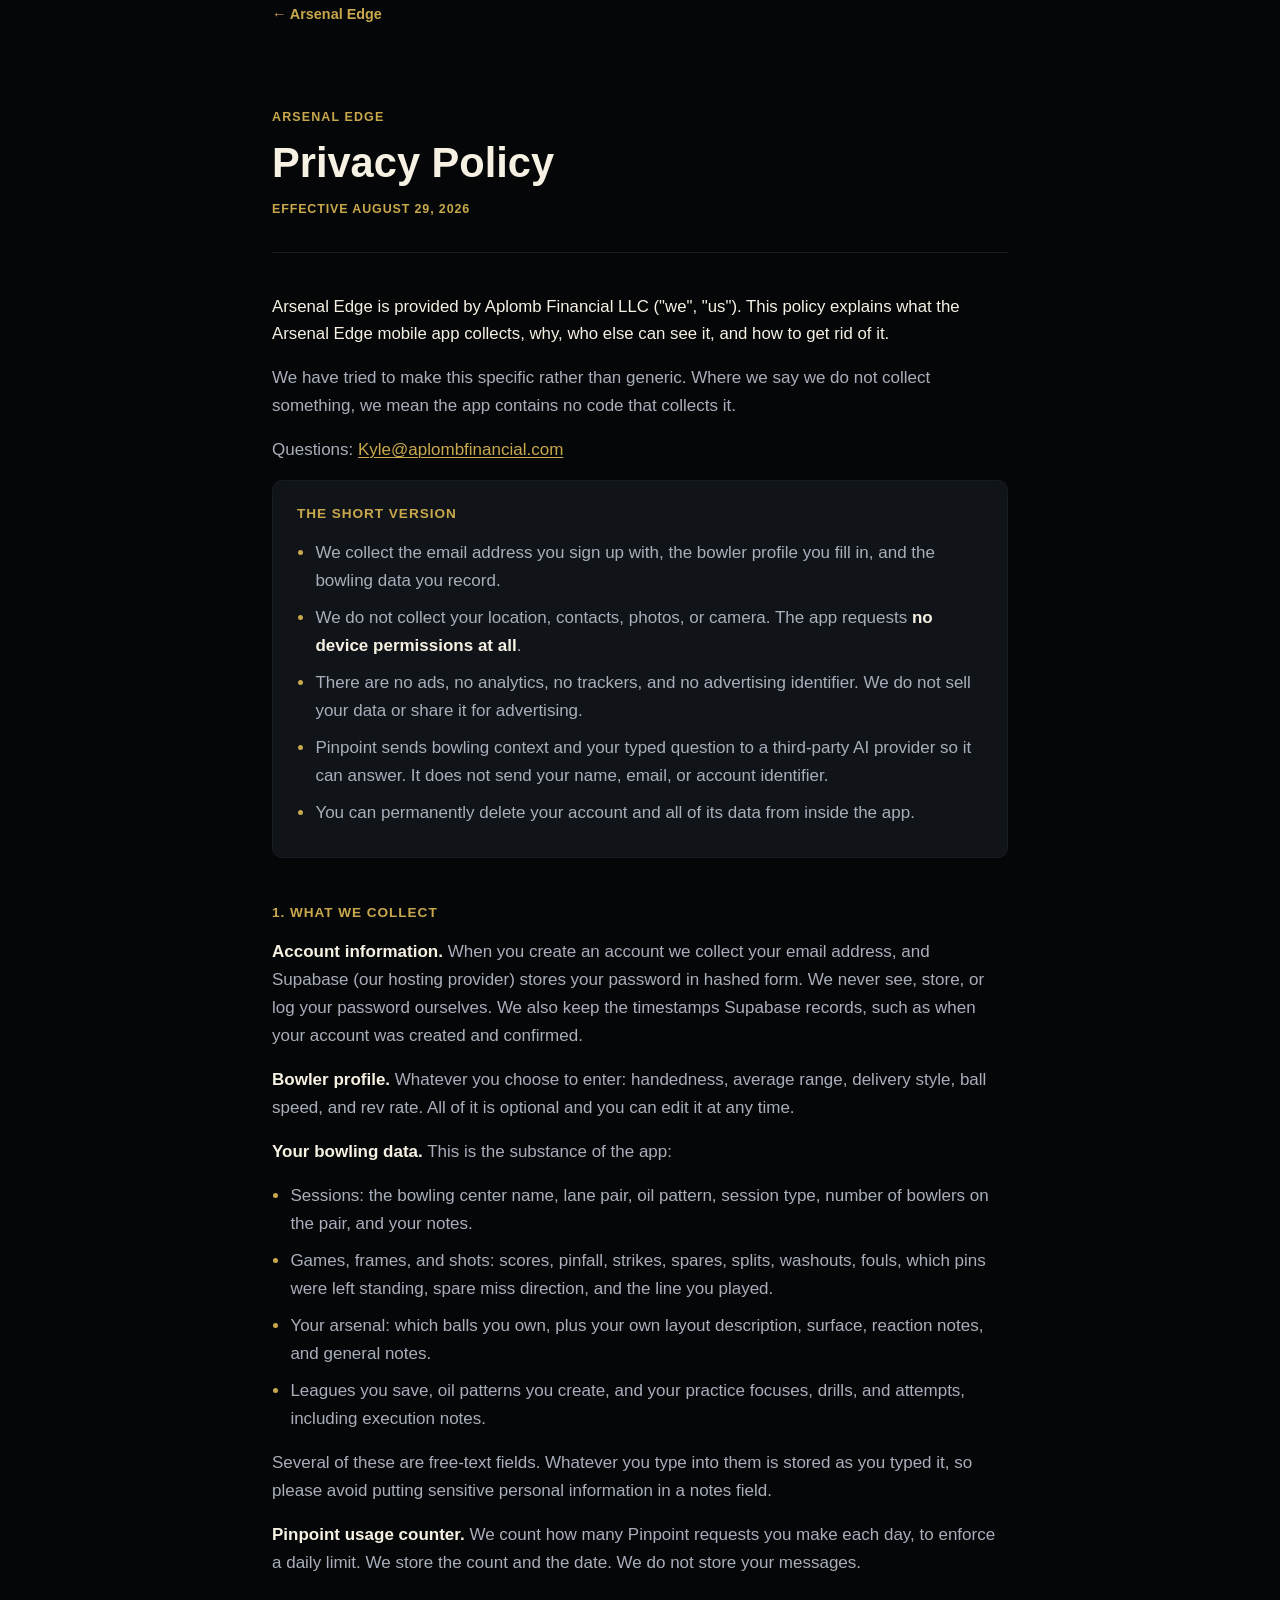
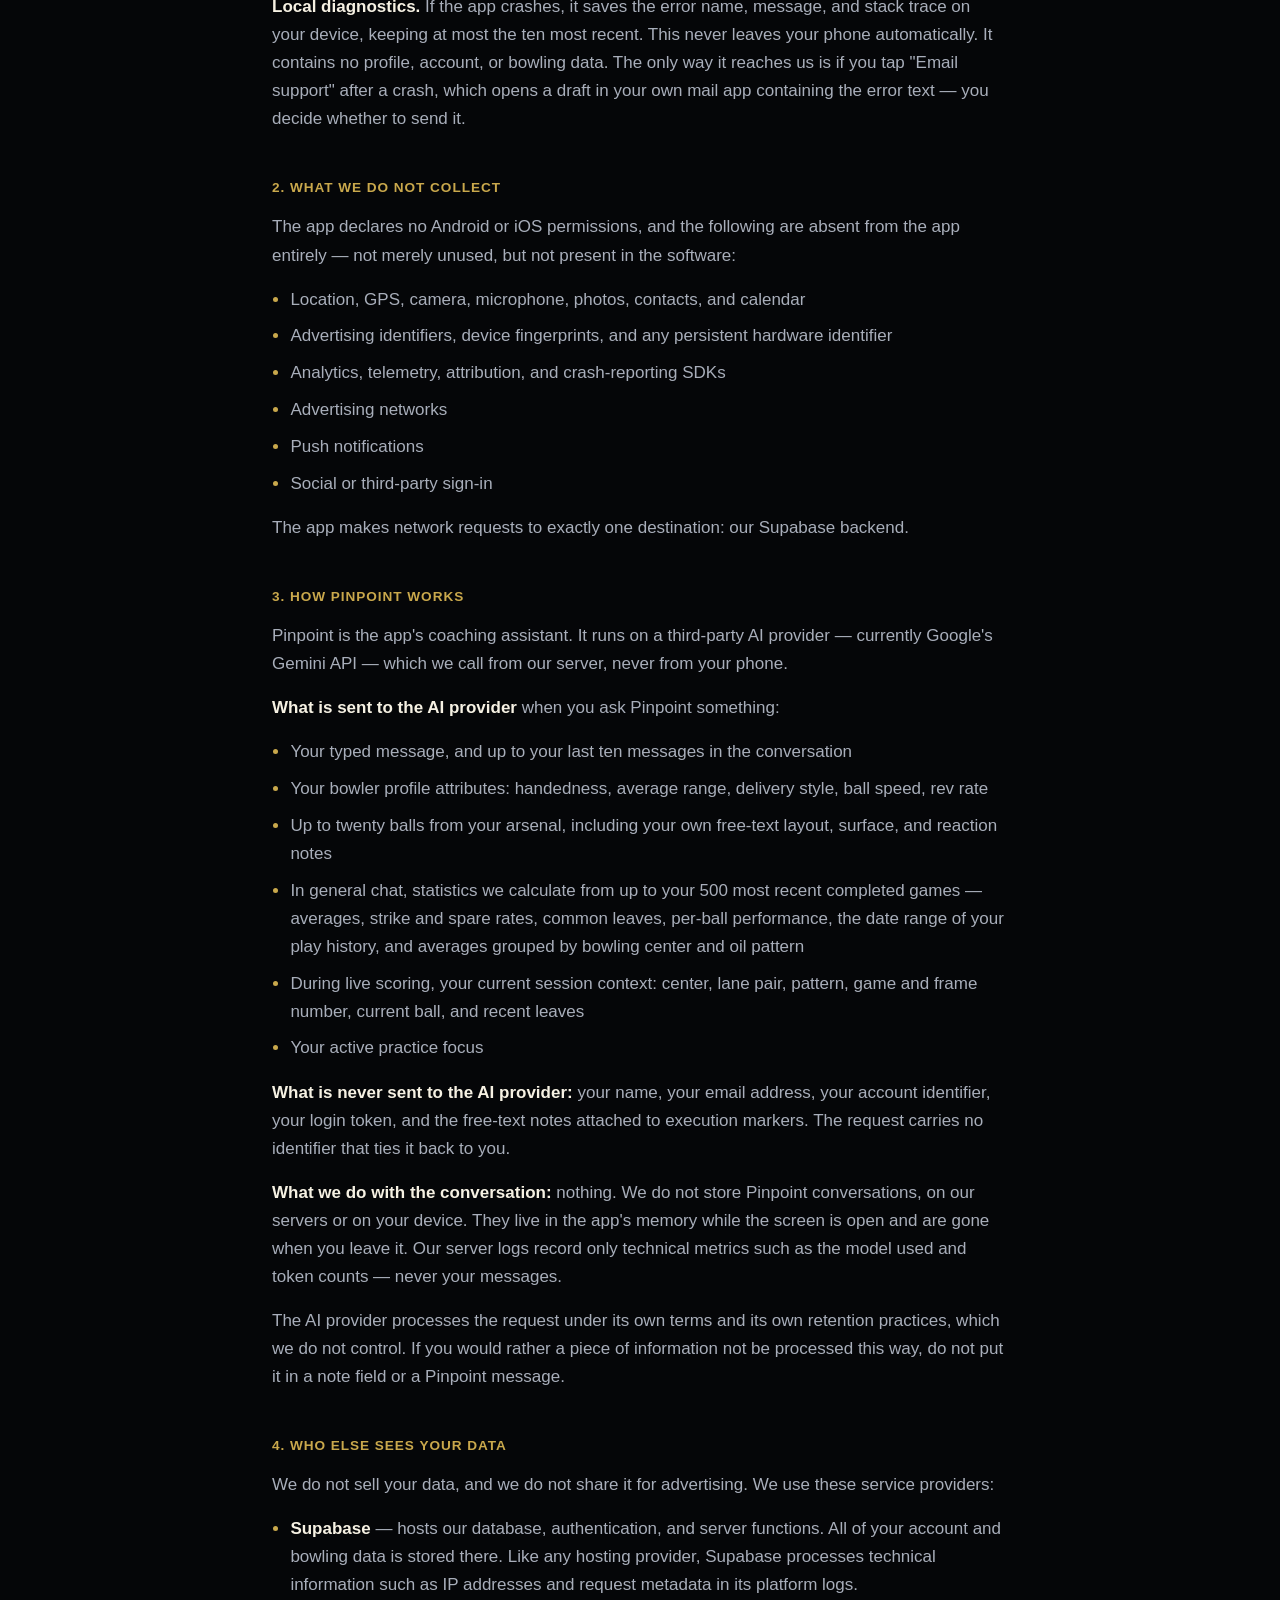
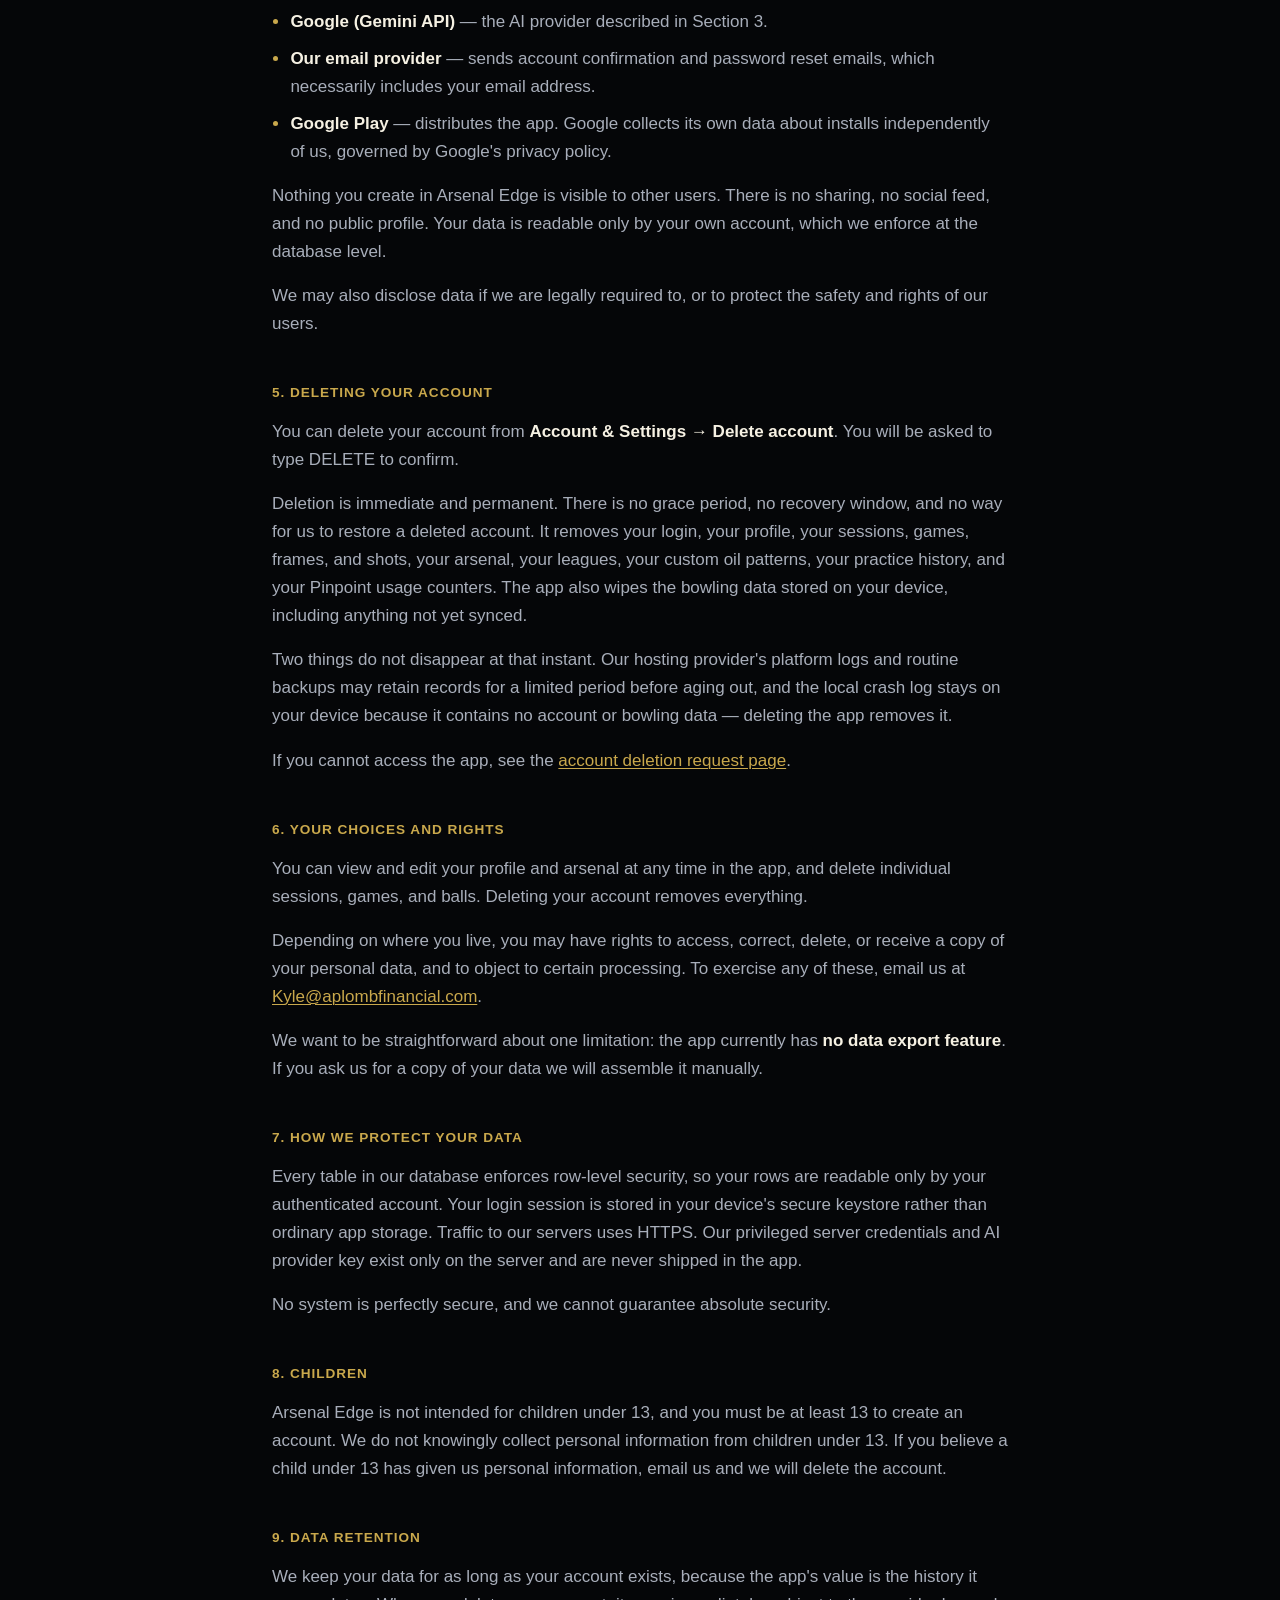
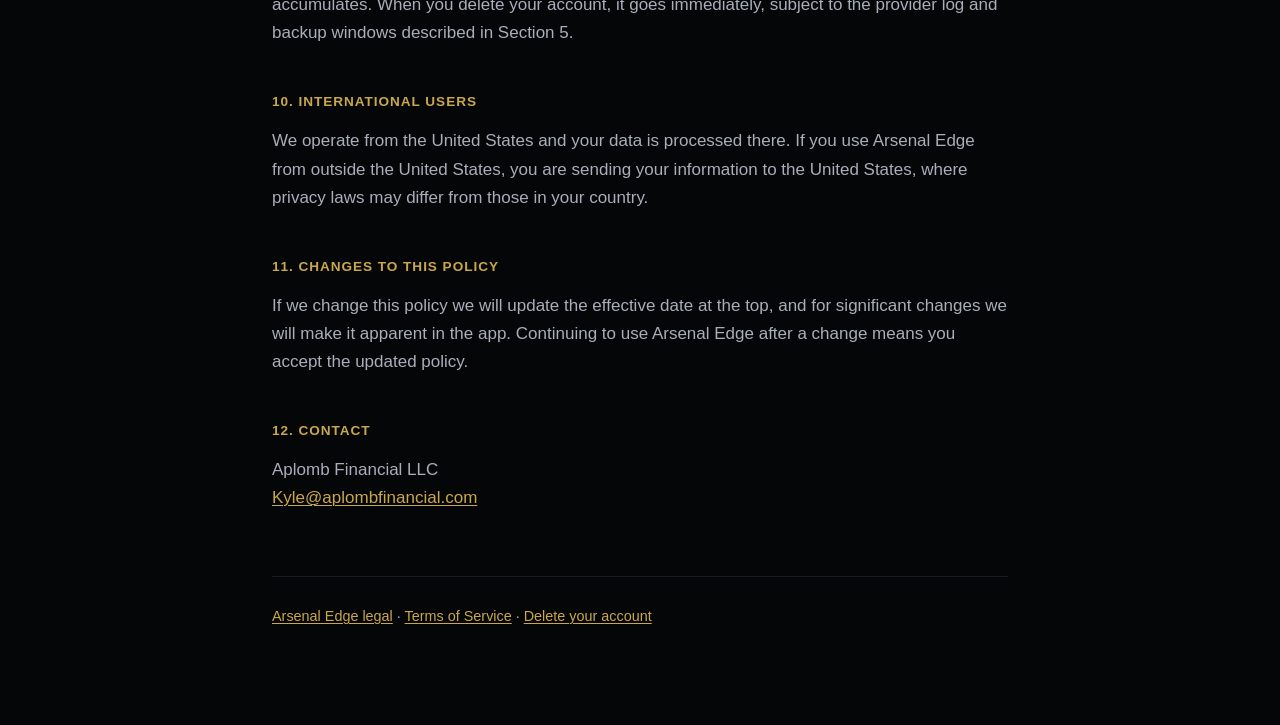
==== privacy.html @ f2286957 "Add Arsenal Edge legal pages Static Privacy Policy, Terms of Service, and account deletion request p" ====
<!doctype html>
<html lang="en">
<head>
<meta charset="utf-8">
<meta name="viewport" content="width=device-width, initial-scale=1">
<title>Privacy Policy — Arsenal Edge</title>
<meta name="description" content="What the Arsenal Edge bowling app collects, who else sees it, and how to delete it.">
<link rel="stylesheet" href="style.css">
</head>
<body>
<div class="wrap">

<a class="back" href="index.html">&larr; Arsenal Edge</a>

<header>
  <p class="brand">Arsenal Edge</p>
  <h1>Privacy Policy</h1>
  <p class="effective">Effective August 29, 2026</p>
</header>

<p class="lede">Arsenal Edge is provided by Aplomb Financial LLC ("we", "us"). This policy
explains what the Arsenal Edge mobile app collects, why, who else can see it, and how to
get rid of it.</p>

<p>We have tried to make this specific rather than generic. Where we say we do not collect
something, we mean the app contains no code that collects it.</p>

<p>Questions: <a href="mailto:Kyle@aplombfinancial.com">Kyle@aplombfinancial.com</a></p>

<div class="card">
  <h2>The short version</h2>
  <ul>
    <li>We collect the email address you sign up with, the bowler profile you fill in, and
      the bowling data you record.</li>
    <li>We do not collect your location, contacts, photos, or camera. The app requests
      <strong>no device permissions at all</strong>.</li>
    <li>There are no ads, no analytics, no trackers, and no advertising identifier. We do
      not sell your data or share it for advertising.</li>
    <li>Pinpoint sends bowling context and your typed question to a third-party AI provider
      so it can answer. It does not send your name, email, or account identifier.</li>
    <li>You can permanently delete your account and all of its data from inside the app.</li>
  </ul>
</div>

<h2>1. What we collect</h2>

<p><strong>Account information.</strong> When you create an account we collect your email
address, and Supabase (our hosting provider) stores your password in hashed form. We never
see, store, or log your password ourselves. We also keep the timestamps Supabase records,
such as when your account was created and confirmed.</p>

<p><strong>Bowler profile.</strong> Whatever you choose to enter: handedness, average
range, delivery style, ball speed, and rev rate. All of it is optional and you can edit it
at any time.</p>

<p><strong>Your bowling data.</strong> This is the substance of the app:</p>
<ul>
  <li>Sessions: the bowling center name, lane pair, oil pattern, session type, number of
    bowlers on the pair, and your notes.</li>
  <li>Games, frames, and shots: scores, pinfall, strikes, spares, splits, washouts, fouls,
    which pins were left standing, spare miss direction, and the line you played.</li>
  <li>Your arsenal: which balls you own, plus your own layout description, surface,
    reaction notes, and general notes.</li>
  <li>Leagues you save, oil patterns you create, and your practice focuses, drills, and
    attempts, including execution notes.</li>
</ul>

<p>Several of these are free-text fields. Whatever you type into them is stored as you
typed it, so please avoid putting sensitive personal information in a notes field.</p>

<p><strong>Pinpoint usage counter.</strong> We count how many Pinpoint requests you make
each day, to enforce a daily limit. We store the count and the date. We do not store your
messages.</p>

<p><strong>Local diagnostics.</strong> If the app crashes, it saves the error name,
message, and stack trace on your device, keeping at most the ten most recent. This never
leaves your phone automatically. It contains no profile, account, or bowling data. The
only way it reaches us is if you tap "Email support" after a crash, which opens a draft in
your own mail app containing the error text &mdash; you decide whether to send it.</p>

<h2>2. What we do not collect</h2>

<p>The app declares no Android or iOS permissions, and the following are absent from the
app entirely &mdash; not merely unused, but not present in the software:</p>
<ul>
  <li>Location, GPS, camera, microphone, photos, contacts, and calendar</li>
  <li>Advertising identifiers, device fingerprints, and any persistent hardware identifier</li>
  <li>Analytics, telemetry, attribution, and crash-reporting SDKs</li>
  <li>Advertising networks</li>
  <li>Push notifications</li>
  <li>Social or third-party sign-in</li>
</ul>
<p>The app makes network requests to exactly one destination: our Supabase backend.</p>

<h2>3. How Pinpoint works</h2>

<p>Pinpoint is the app's coaching assistant. It runs on a third-party AI provider &mdash;
currently Google's Gemini API &mdash; which we call from our server, never from your
phone.</p>

<p><strong>What is sent to the AI provider</strong> when you ask Pinpoint something:</p>
<ul>
  <li>Your typed message, and up to your last ten messages in the conversation</li>
  <li>Your bowler profile attributes: handedness, average range, delivery style, ball
    speed, rev rate</li>
  <li>Up to twenty balls from your arsenal, including your own free-text layout, surface,
    and reaction notes</li>
  <li>In general chat, statistics we calculate from up to your 500 most recent completed
    games &mdash; averages, strike and spare rates, common leaves, per-ball performance,
    the date range of your play history, and averages grouped by bowling center and oil
    pattern</li>
  <li>During live scoring, your current session context: center, lane pair, pattern, game
    and frame number, current ball, and recent leaves</li>
  <li>Your active practice focus</li>
</ul>

<p><strong>What is never sent to the AI provider:</strong> your name, your email address,
your account identifier, your login token, and the free-text notes attached to execution
markers. The request carries no identifier that ties it back to you.</p>

<p><strong>What we do with the conversation:</strong> nothing. We do not store Pinpoint
conversations, on our servers or on your device. They live in the app's memory while the
screen is open and are gone when you leave it. Our server logs record only technical
metrics such as the model used and token counts &mdash; never your messages.</p>

<p>The AI provider processes the request under its own terms and its own retention
practices, which we do not control. If you would rather a piece of information not be
processed this way, do not put it in a note field or a Pinpoint message.</p>

<h2>4. Who else sees your data</h2>

<p>We do not sell your data, and we do not share it for advertising. We use these service
providers:</p>
<ul>
  <li><strong>Supabase</strong> &mdash; hosts our database, authentication, and server
    functions. All of your account and bowling data is stored there. Like any hosting
    provider, Supabase processes technical information such as IP addresses and request
    metadata in its platform logs.</li>
  <li><strong>Google (Gemini API)</strong> &mdash; the AI provider described in Section 3.</li>
  <li><strong>Our email provider</strong> &mdash; sends account confirmation and password
    reset emails, which necessarily includes your email address.</li>
  <li><strong>Google Play</strong> &mdash; distributes the app. Google collects its own
    data about installs independently of us, governed by Google's privacy policy.</li>
</ul>

<p>Nothing you create in Arsenal Edge is visible to other users. There is no sharing, no
social feed, and no public profile. Your data is readable only by your own account, which
we enforce at the database level.</p>

<p>We may also disclose data if we are legally required to, or to protect the safety and
rights of our users.</p>

<h2>5. Deleting your account</h2>

<p>You can delete your account from <strong>Account &amp; Settings &rarr; Delete
account</strong>. You will be asked to type DELETE to confirm.</p>

<p>Deletion is immediate and permanent. There is no grace period, no recovery window, and
no way for us to restore a deleted account. It removes your login, your profile, your
sessions, games, frames, and shots, your arsenal, your leagues, your custom oil patterns,
your practice history, and your Pinpoint usage counters. The app also wipes the bowling
data stored on your device, including anything not yet synced.</p>

<p>Two things do not disappear at that instant. Our hosting provider's platform logs and
routine backups may retain records for a limited period before aging out, and the local
crash log stays on your device because it contains no account or bowling data &mdash;
deleting the app removes it.</p>

<p>If you cannot access the app, see the
<a href="delete-account.html">account deletion request page</a>.</p>

<h2>6. Your choices and rights</h2>

<p>You can view and edit your profile and arsenal at any time in the app, and delete
individual sessions, games, and balls. Deleting your account removes everything.</p>

<p>Depending on where you live, you may have rights to access, correct, delete, or receive
a copy of your personal data, and to object to certain processing. To exercise any of
these, email us at <a href="mailto:Kyle@aplombfinancial.com">Kyle@aplombfinancial.com</a>.</p>

<p>We want to be straightforward about one limitation: the app currently has <strong>no
data export feature</strong>. If you ask us for a copy of your data we will assemble it
manually.</p>

<h2>7. How we protect your data</h2>

<p>Every table in our database enforces row-level security, so your rows are readable only
by your authenticated account. Your login session is stored in your device's secure
keystore rather than ordinary app storage. Traffic to our servers uses HTTPS. Our
privileged server credentials and AI provider key exist only on the server and are never
shipped in the app.</p>

<p>No system is perfectly secure, and we cannot guarantee absolute security.</p>

<h2>8. Children</h2>

<p>Arsenal Edge is not intended for children under 13, and you must be at least 13 to
create an account. We do not knowingly collect personal information from children under
13. If you believe a child under 13 has given us personal information, email us and we
will delete the account.</p>

<h2>9. Data retention</h2>

<p>We keep your data for as long as your account exists, because the app's value is the
history it accumulates. When you delete your account, it goes immediately, subject to the
provider log and backup windows described in Section 5.</p>

<h2>10. International users</h2>

<p>We operate from the United States and your data is processed there. If you use Arsenal
Edge from outside the United States, you are sending your information to the United
States, where privacy laws may differ from those in your country.</p>

<h2>11. Changes to this policy</h2>

<p>If we change this policy we will update the effective date at the top, and for
significant changes we will make it apparent in the app. Continuing to use Arsenal Edge
after a change means you accept the updated policy.</p>

<h2>12. Contact</h2>

<p>Aplomb Financial LLC<br>
<a href="mailto:Kyle@aplombfinancial.com">Kyle@aplombfinancial.com</a></p>

<footer>
  <p><a href="index.html">Arsenal Edge legal</a> &middot;
     <a href="terms.html">Terms of Service</a> &middot;
     <a href="delete-account.html">Delete your account</a></p>
</footer>

</div>
</body>
</html>
---- style.css ----
/* Arsenal Edge legal pages — dark/metallic-gold system, matching the app. */

:root {
  --bg-deep: #050608;
  --surface: #101318;
  --surface-elevated: #171b22;
  --gold: #c9a84c;
  --text-primary: #f6f1e3;
  --text-secondary: #a8aeba;
  --danger: #ef4444;
}

* {
  box-sizing: border-box;
}

body {
  margin: 0;
  padding: 0 1.25rem 5rem;
  background: var(--bg-deep);
  color: var(--text-secondary);
  font-family: -apple-system, BlinkMacSystemFont, "Segoe UI", Roboto, Helvetica, Arial, sans-serif;
  font-size: 17px;
  line-height: 1.65;
  -webkit-text-size-adjust: 100%;
}

.wrap {
  max-width: 46rem;
  margin: 0 auto;
}

header {
  padding: 3rem 0 2rem;
  border-bottom: 1px solid var(--surface-elevated);
  margin-bottom: 2.5rem;
}

.brand {
  color: var(--gold);
  font-size: 0.78rem;
  font-weight: 800;
  letter-spacing: 0.09em;
  text-transform: uppercase;
  margin: 0 0 0.75rem;
}

h1 {
  color: var(--text-primary);
  font-size: clamp(1.9rem, 5vw, 2.6rem);
  font-weight: 800;
  line-height: 1.15;
  margin: 0 0 0.75rem;
}

.effective {
  color: var(--gold);
  font-size: 0.78rem;
  font-weight: 800;
  letter-spacing: 0.07em;
  text-transform: uppercase;
  margin: 0;
}

h2 {
  color: var(--gold);
  font-size: 0.85rem;
  font-weight: 800;
  letter-spacing: 0.07em;
  text-transform: uppercase;
  margin: 2.75rem 0 0.85rem;
}

p {
  margin: 0 0 1rem;
}

.lede {
  color: var(--text-primary);
  font-size: 1.05rem;
}

strong {
  color: var(--text-primary);
  font-weight: 700;
}

ul {
  margin: 0 0 1rem;
  padding-left: 1.15rem;
}

li {
  margin-bottom: 0.55rem;
}

li::marker {
  color: var(--gold);
}

a {
  color: var(--gold);
  text-decoration-thickness: 1px;
  text-underline-offset: 2px;
}

a:hover {
  color: var(--text-primary);
}

.card {
  background: var(--surface);
  border: 1px solid var(--surface-elevated);
  border-radius: 10px;
  padding: 1.35rem 1.5rem;
  margin: 0 0 1.25rem;
}

.card h2 {
  margin-top: 0;
}

.card p:last-child,
.card ul:last-child {
  margin-bottom: 0;
}

.warn {
  border-color: rgba(239, 68, 68, 0.45);
}

.warn h2 {
  color: var(--danger);
}

.nav {
  display: flex;
  flex-wrap: wrap;
  gap: 0.75rem;
  margin-top: 1.75rem;
}

.nav a {
  display: inline-block;
  padding: 0.7rem 1.15rem;
  border: 1px solid var(--surface-elevated);
  border-radius: 8px;
  background: var(--surface);
  color: var(--text-primary);
  font-weight: 700;
  font-size: 0.95rem;
  text-decoration: none;
}

.nav a:hover {
  border-color: var(--gold);
  color: var(--gold);
}

footer {
  margin-top: 4rem;
  padding-top: 1.75rem;
  border-top: 1px solid var(--surface-elevated);
  font-size: 0.9rem;
}

.back {
  display: inline-block;
  margin-bottom: 2rem;
  font-weight: 700;
  font-size: 0.9rem;
  text-decoration: none;
}
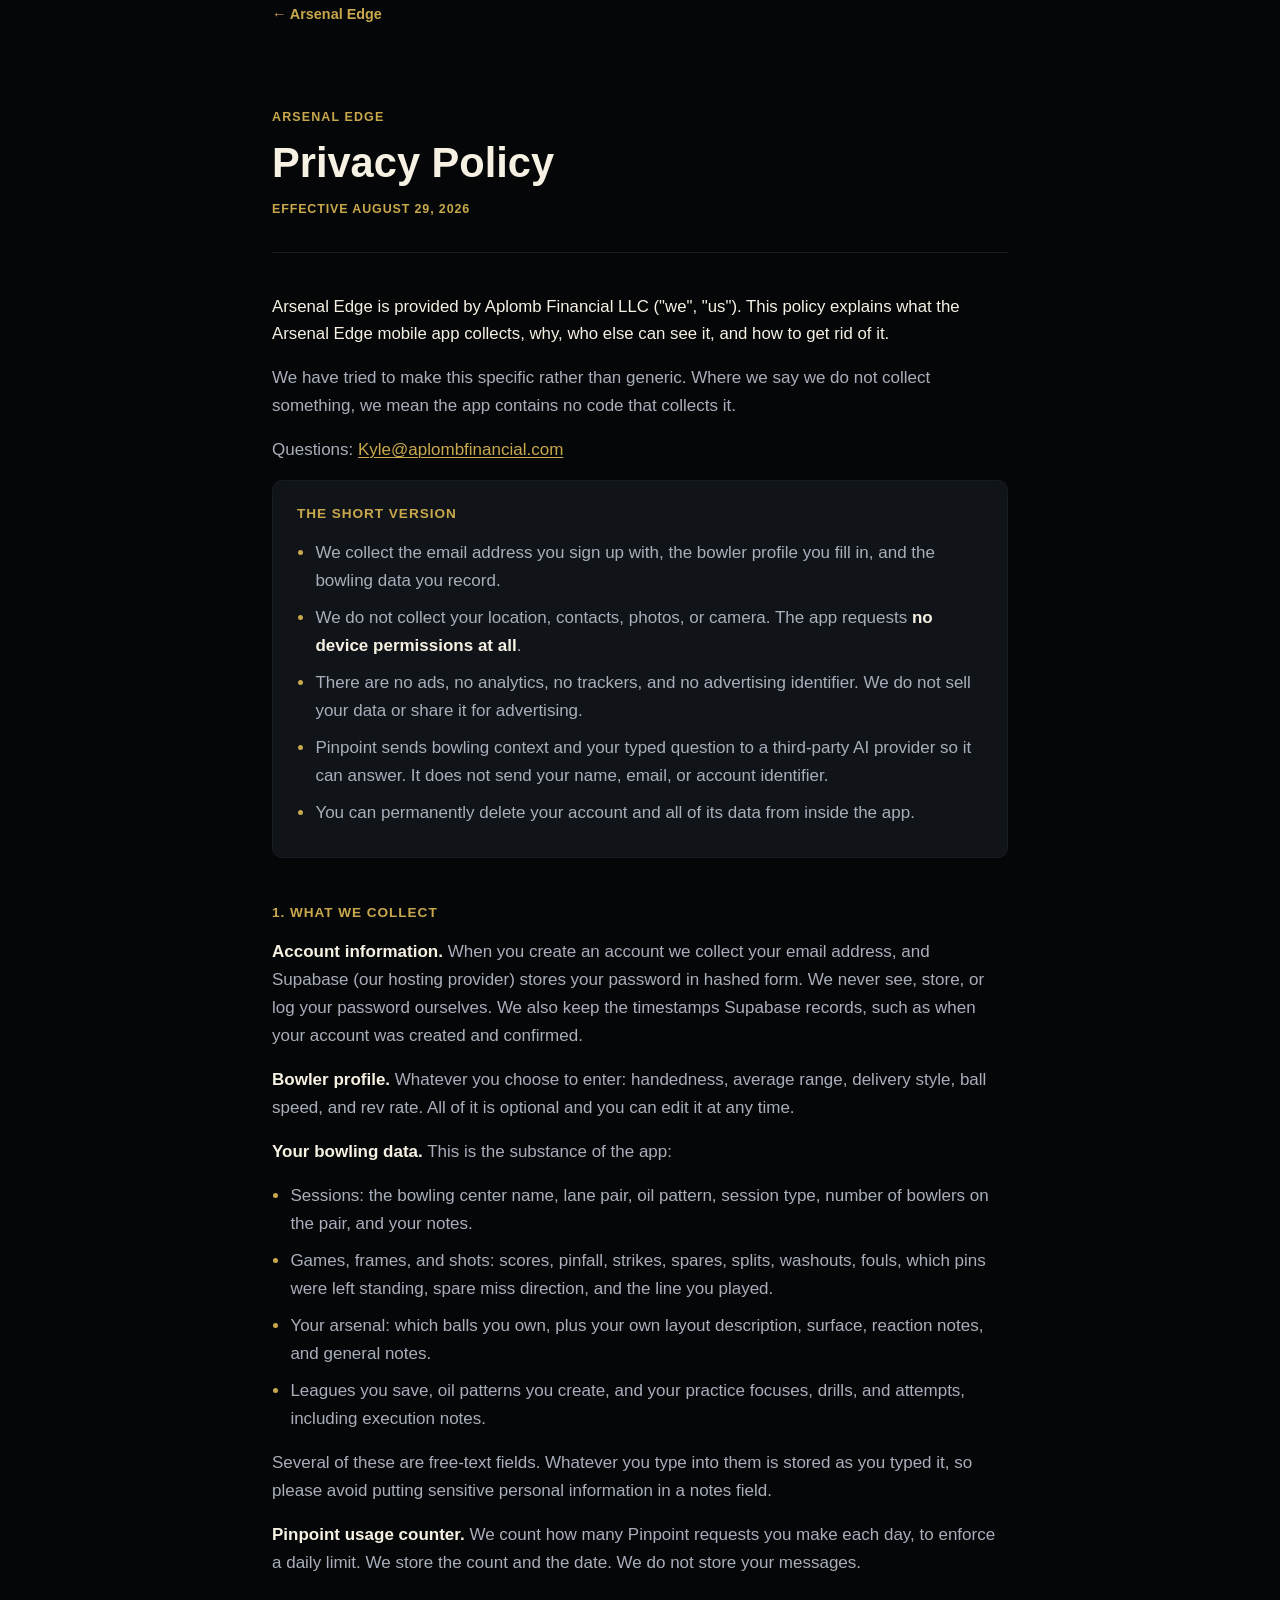
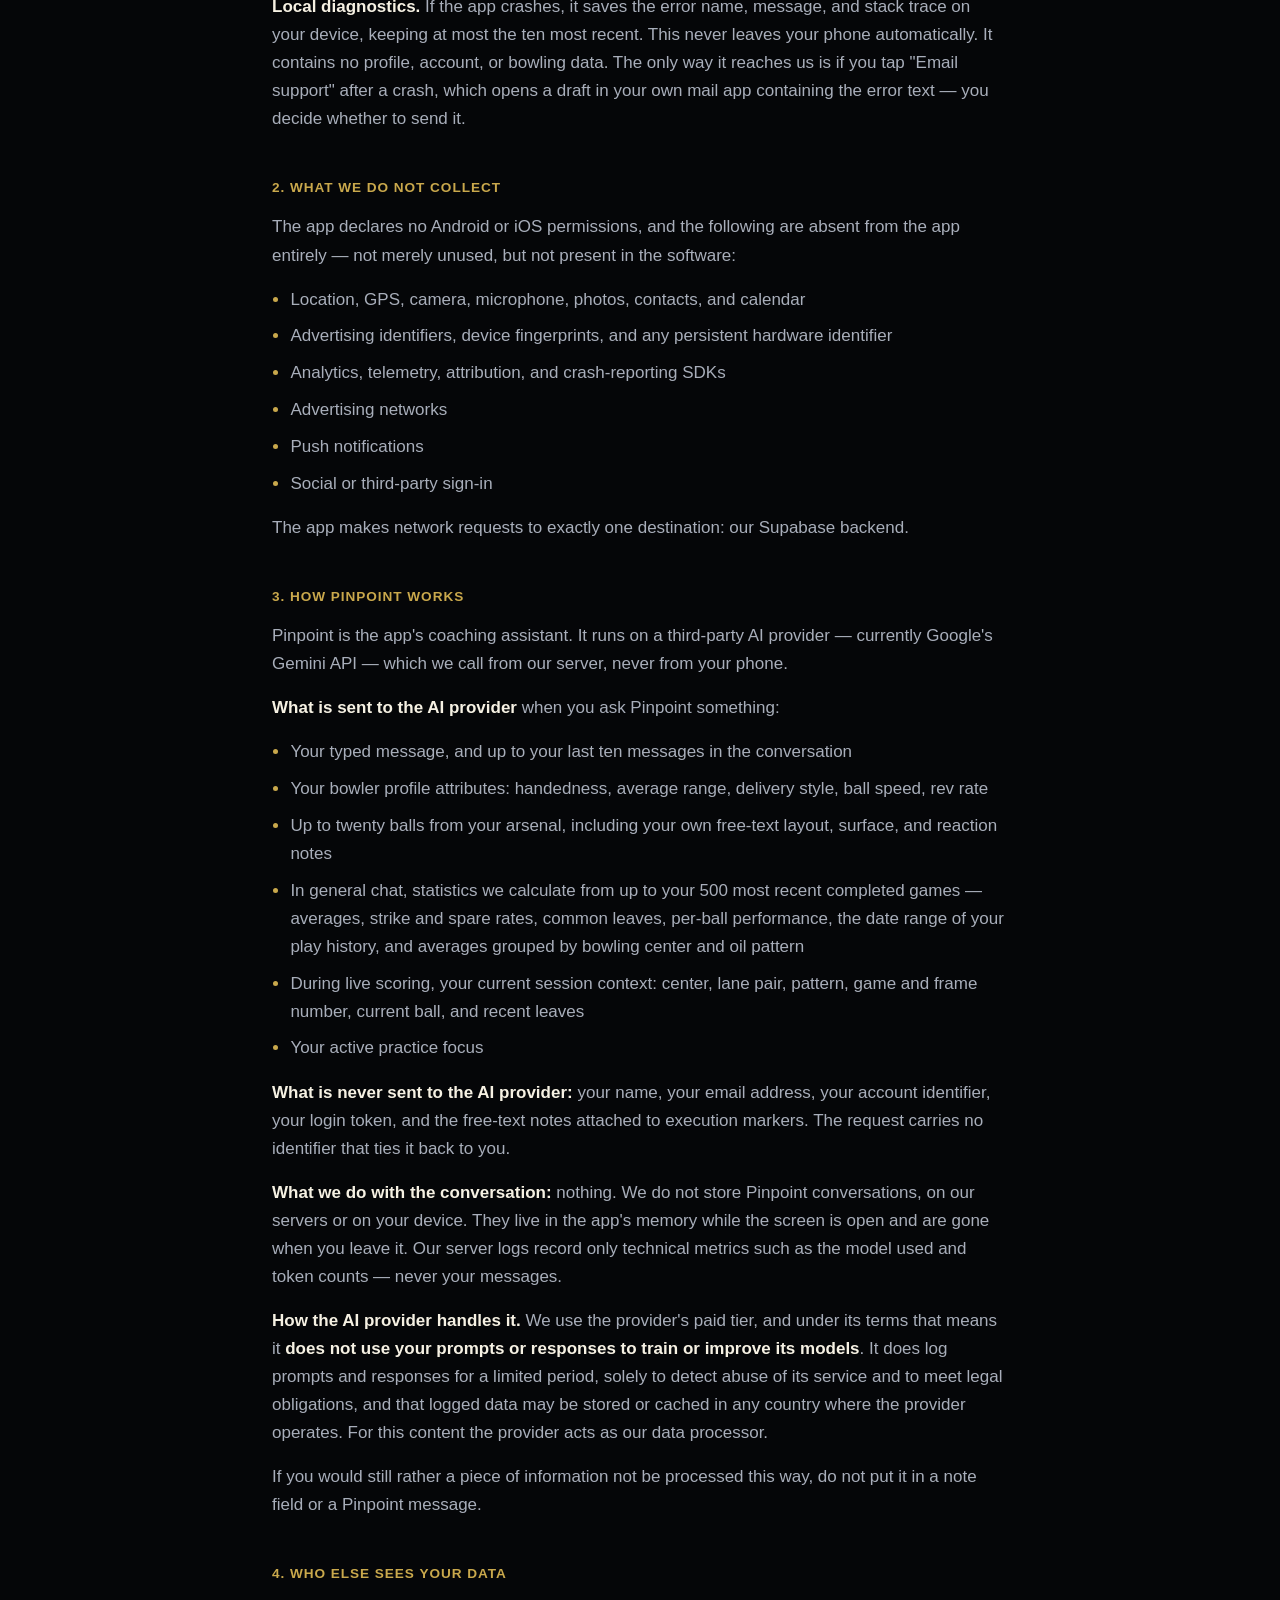
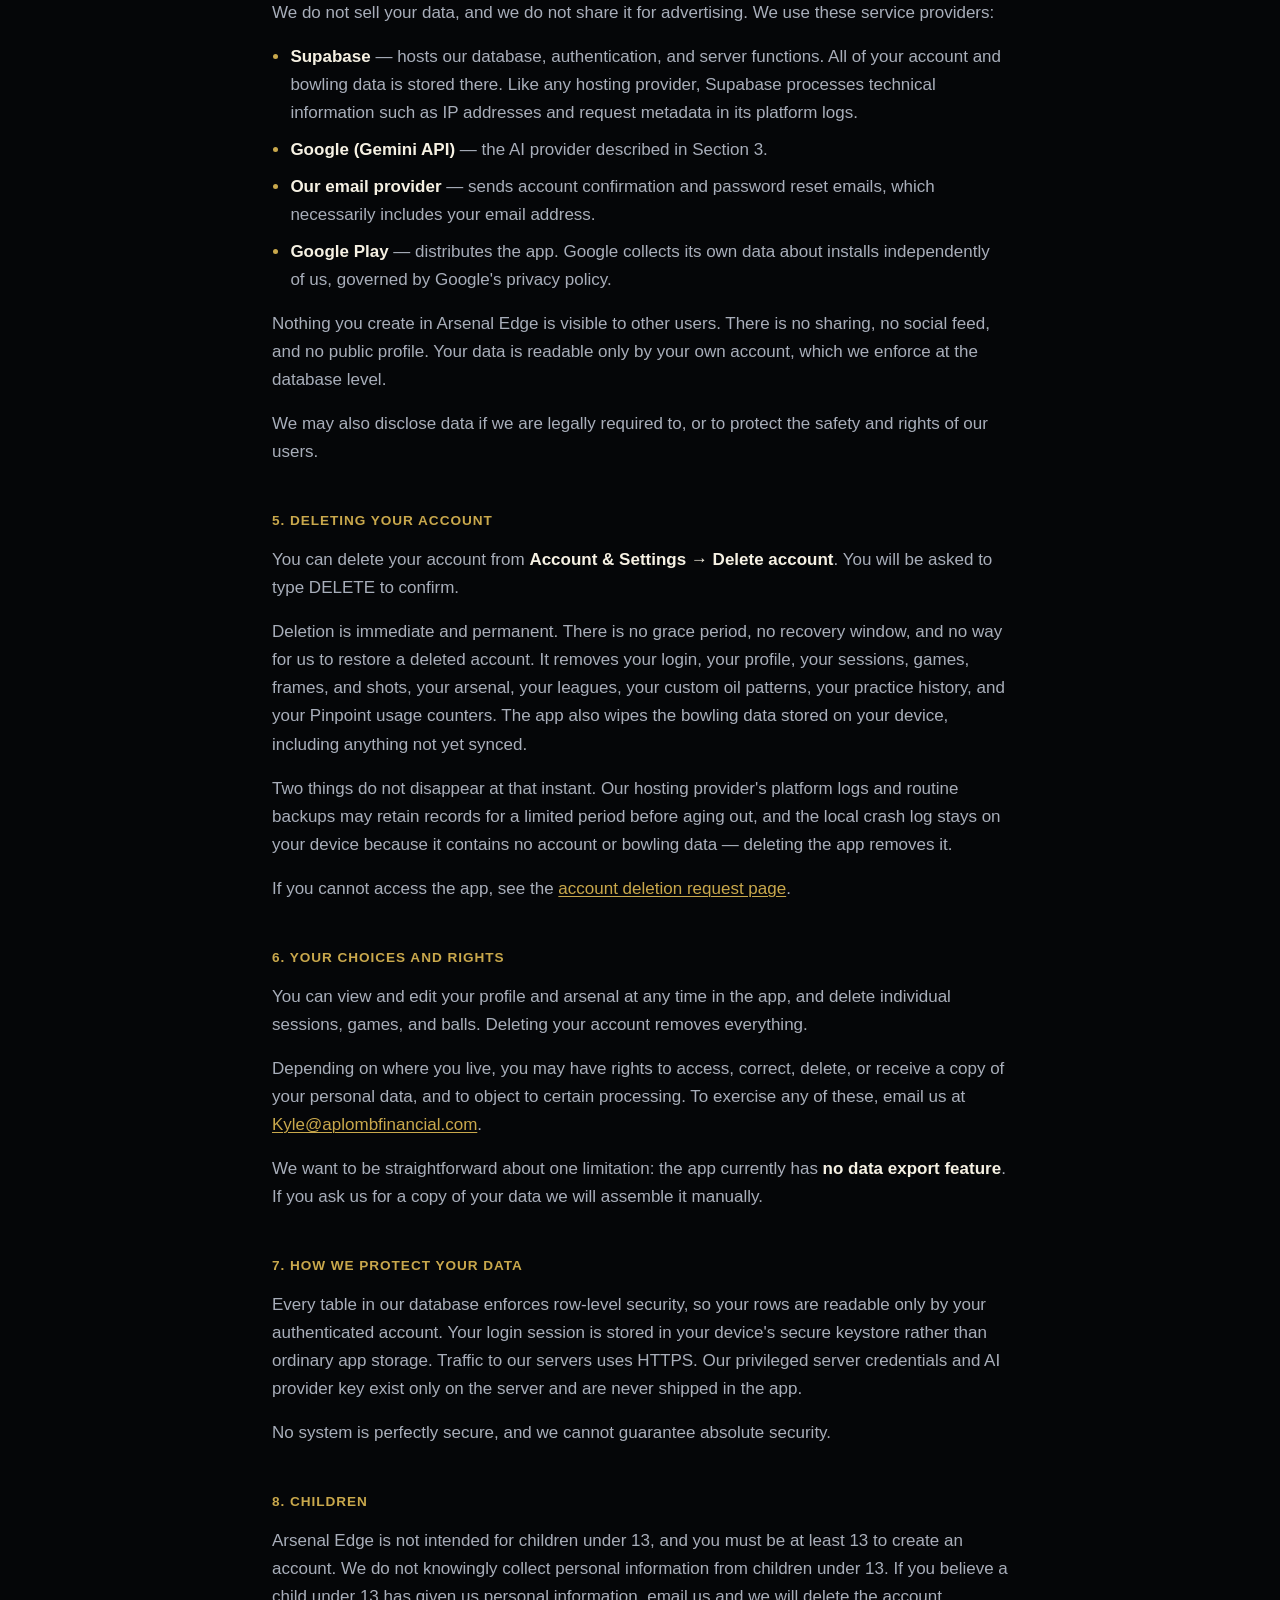
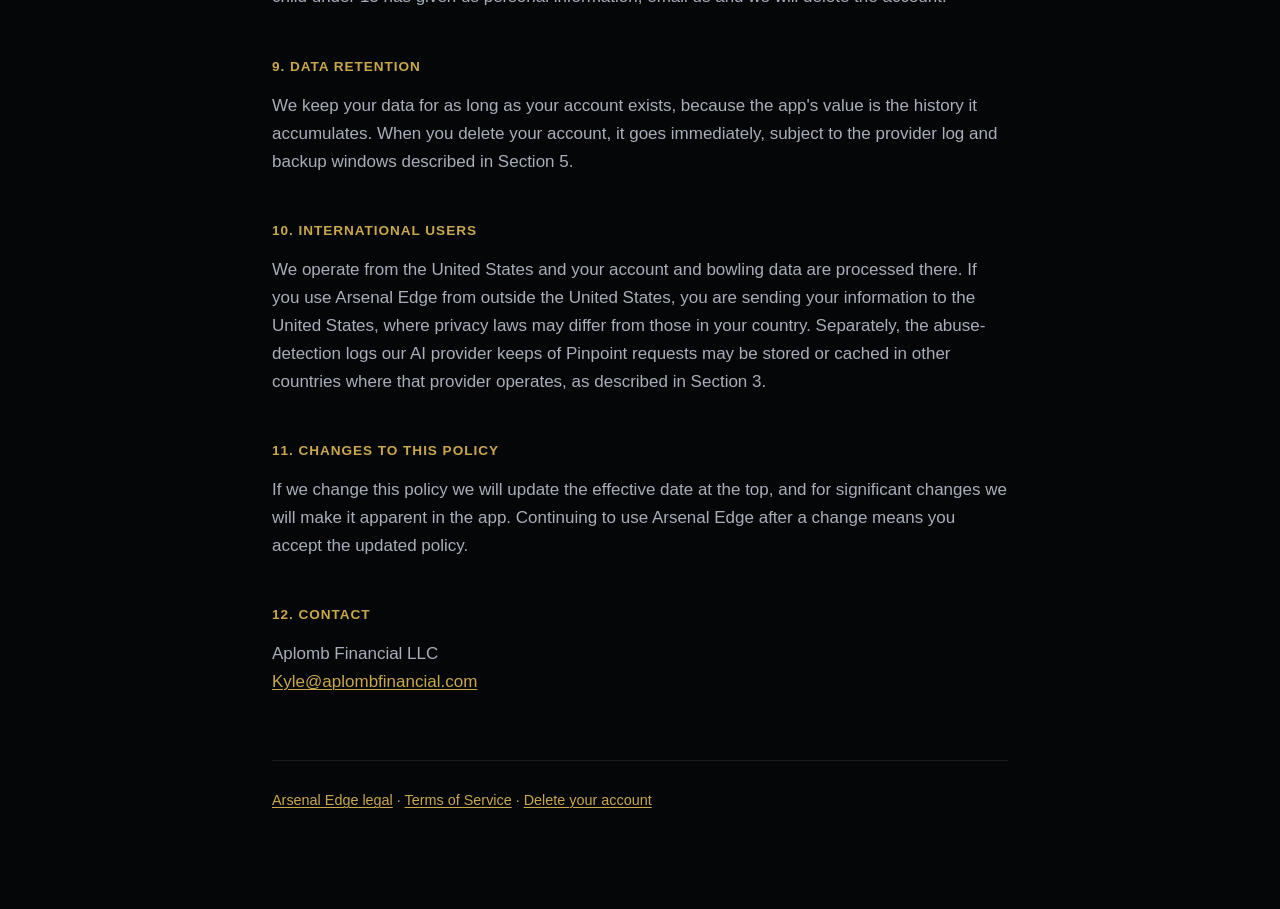
==== commit 8dddee91: "Update AI provider disclosure for confirmed paid tier The Gemini API keys run on Tier 1 Prepay again" ====
--- a/privacy.html
+++ b/privacy.html
@@ -123,9 +123,15 @@
 screen is open and are gone when you leave it. Our server logs record only technical
 metrics such as the model used and token counts &mdash; never your messages.</p>
 
-<p>The AI provider processes the request under its own terms and its own retention
-practices, which we do not control. If you would rather a piece of information not be
-processed this way, do not put it in a note field or a Pinpoint message.</p>
+<p><strong>How the AI provider handles it.</strong> We use the provider's paid tier, and
+under its terms that means it <strong>does not use your prompts or responses to train or
+improve its models</strong>. It does log prompts and responses for a limited period, solely
+to detect abuse of its service and to meet legal obligations, and that logged data may be
+stored or cached in any country where the provider operates. For this content the provider
+acts as our data processor.</p>
+
+<p>If you would still rather a piece of information not be processed this way, do not put
+it in a note field or a Pinpoint message.</p>
 
 <h2>4. Who else sees your data</h2>
 
@@ -207,9 +213,11 @@
 
 <h2>10. International users</h2>
 
-<p>We operate from the United States and your data is processed there. If you use Arsenal
-Edge from outside the United States, you are sending your information to the United
-States, where privacy laws may differ from those in your country.</p>
+<p>We operate from the United States and your account and bowling data are processed there.
+If you use Arsenal Edge from outside the United States, you are sending your information to
+the United States, where privacy laws may differ from those in your country. Separately,
+the abuse-detection logs our AI provider keeps of Pinpoint requests may be stored or cached
+in other countries where that provider operates, as described in Section 3.</p>
 
 <h2>11. Changes to this policy</h2>
 
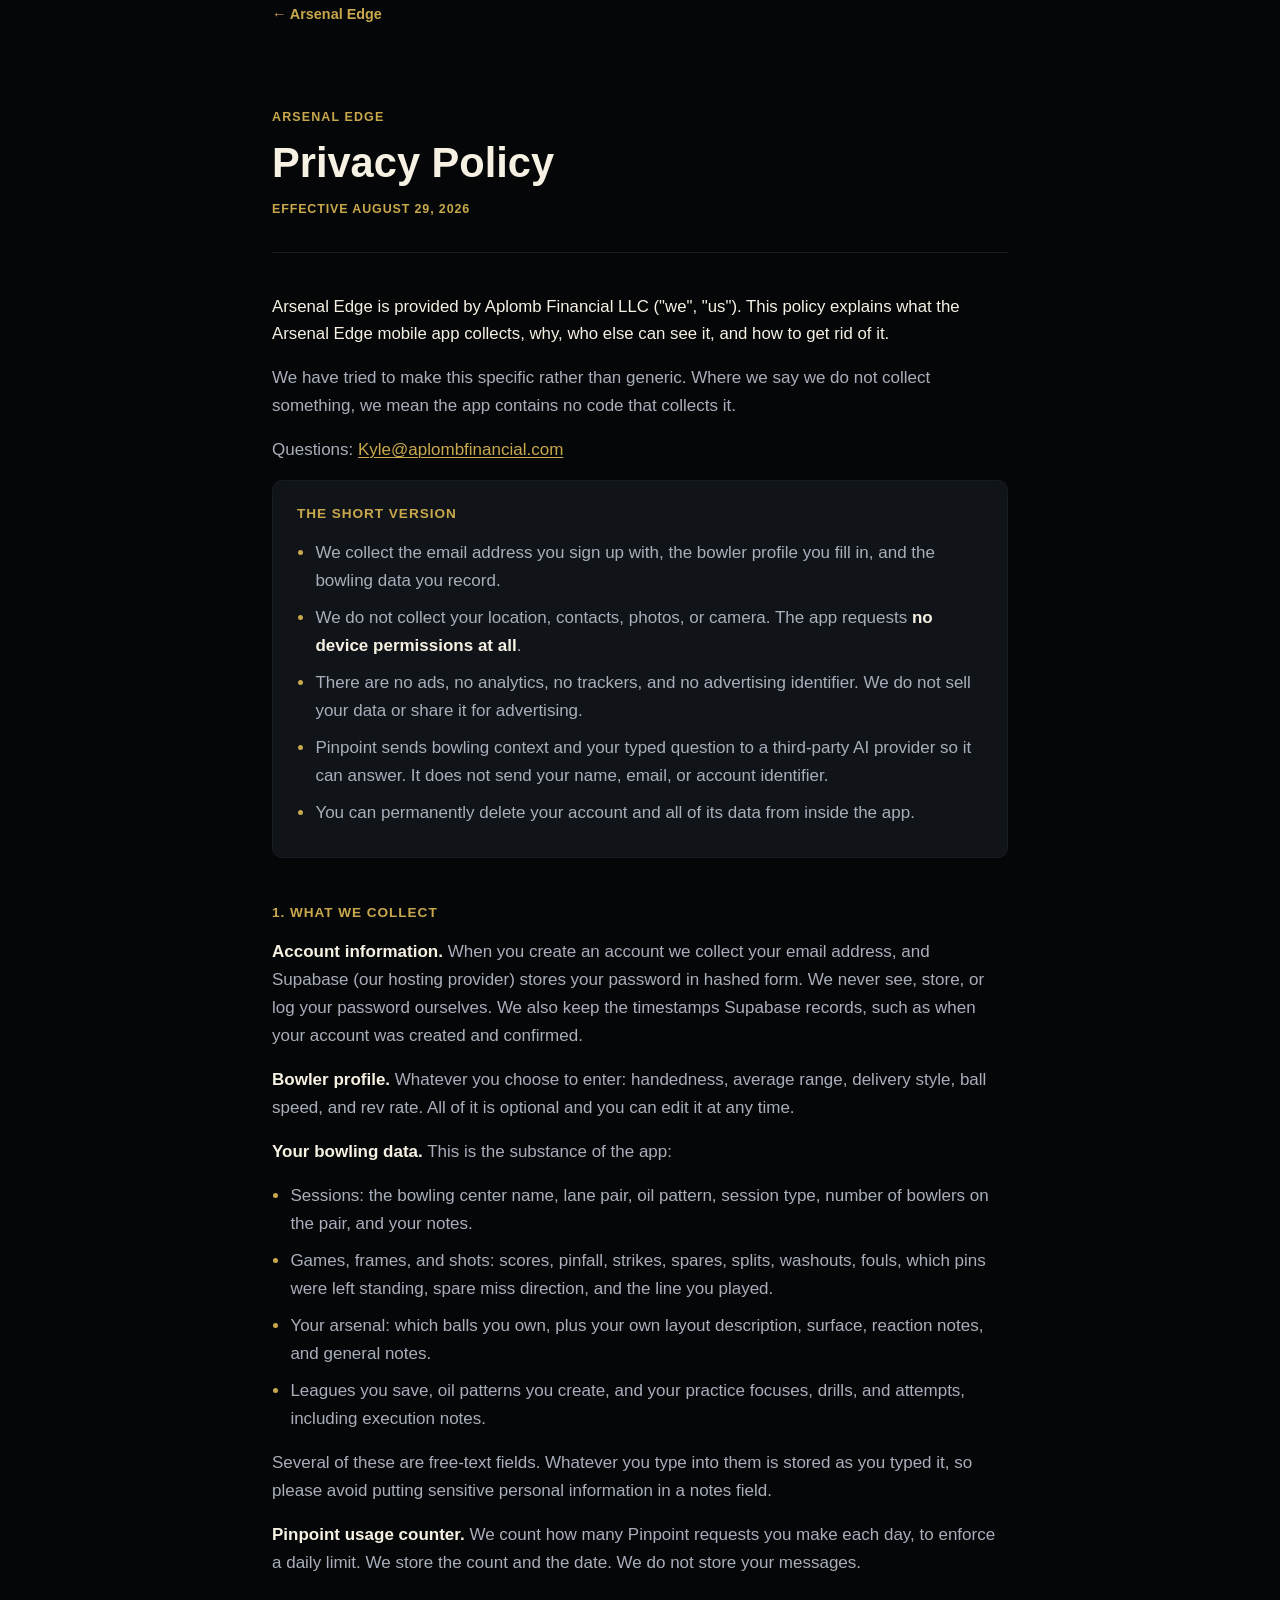
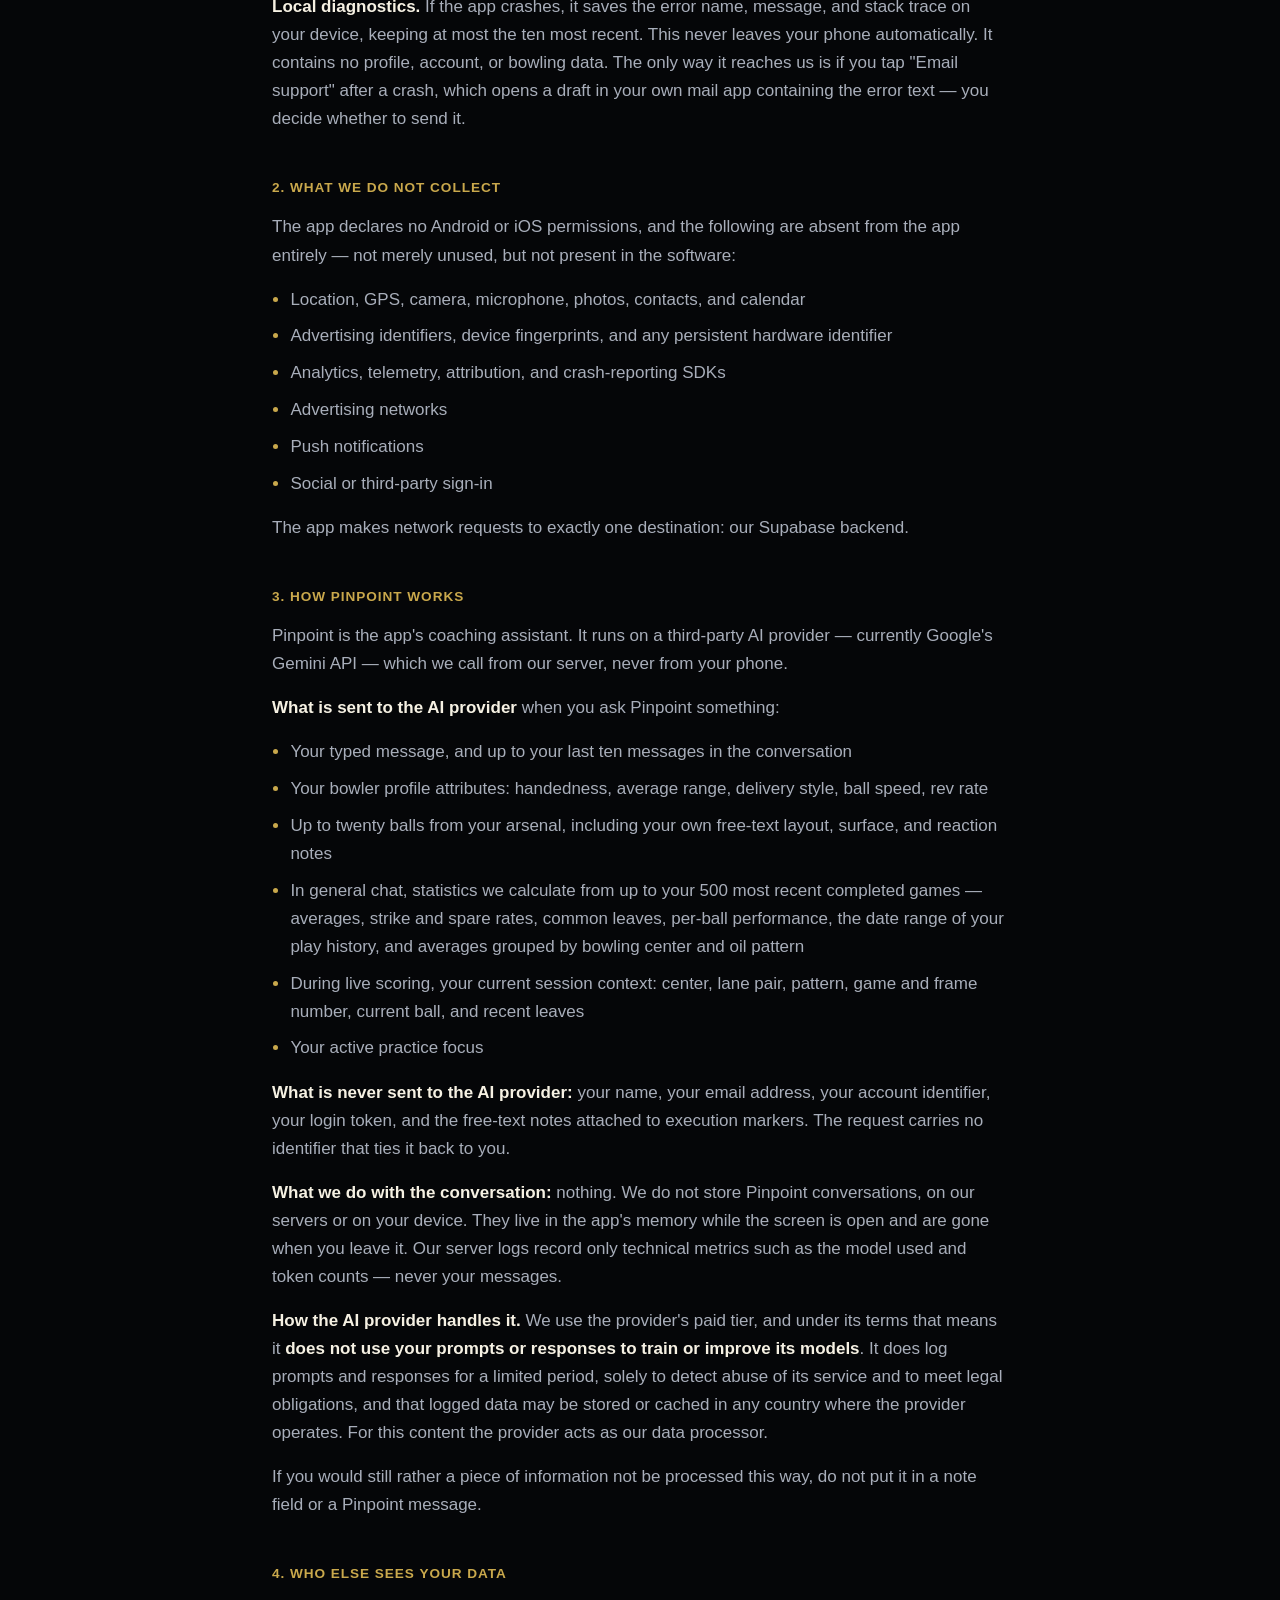
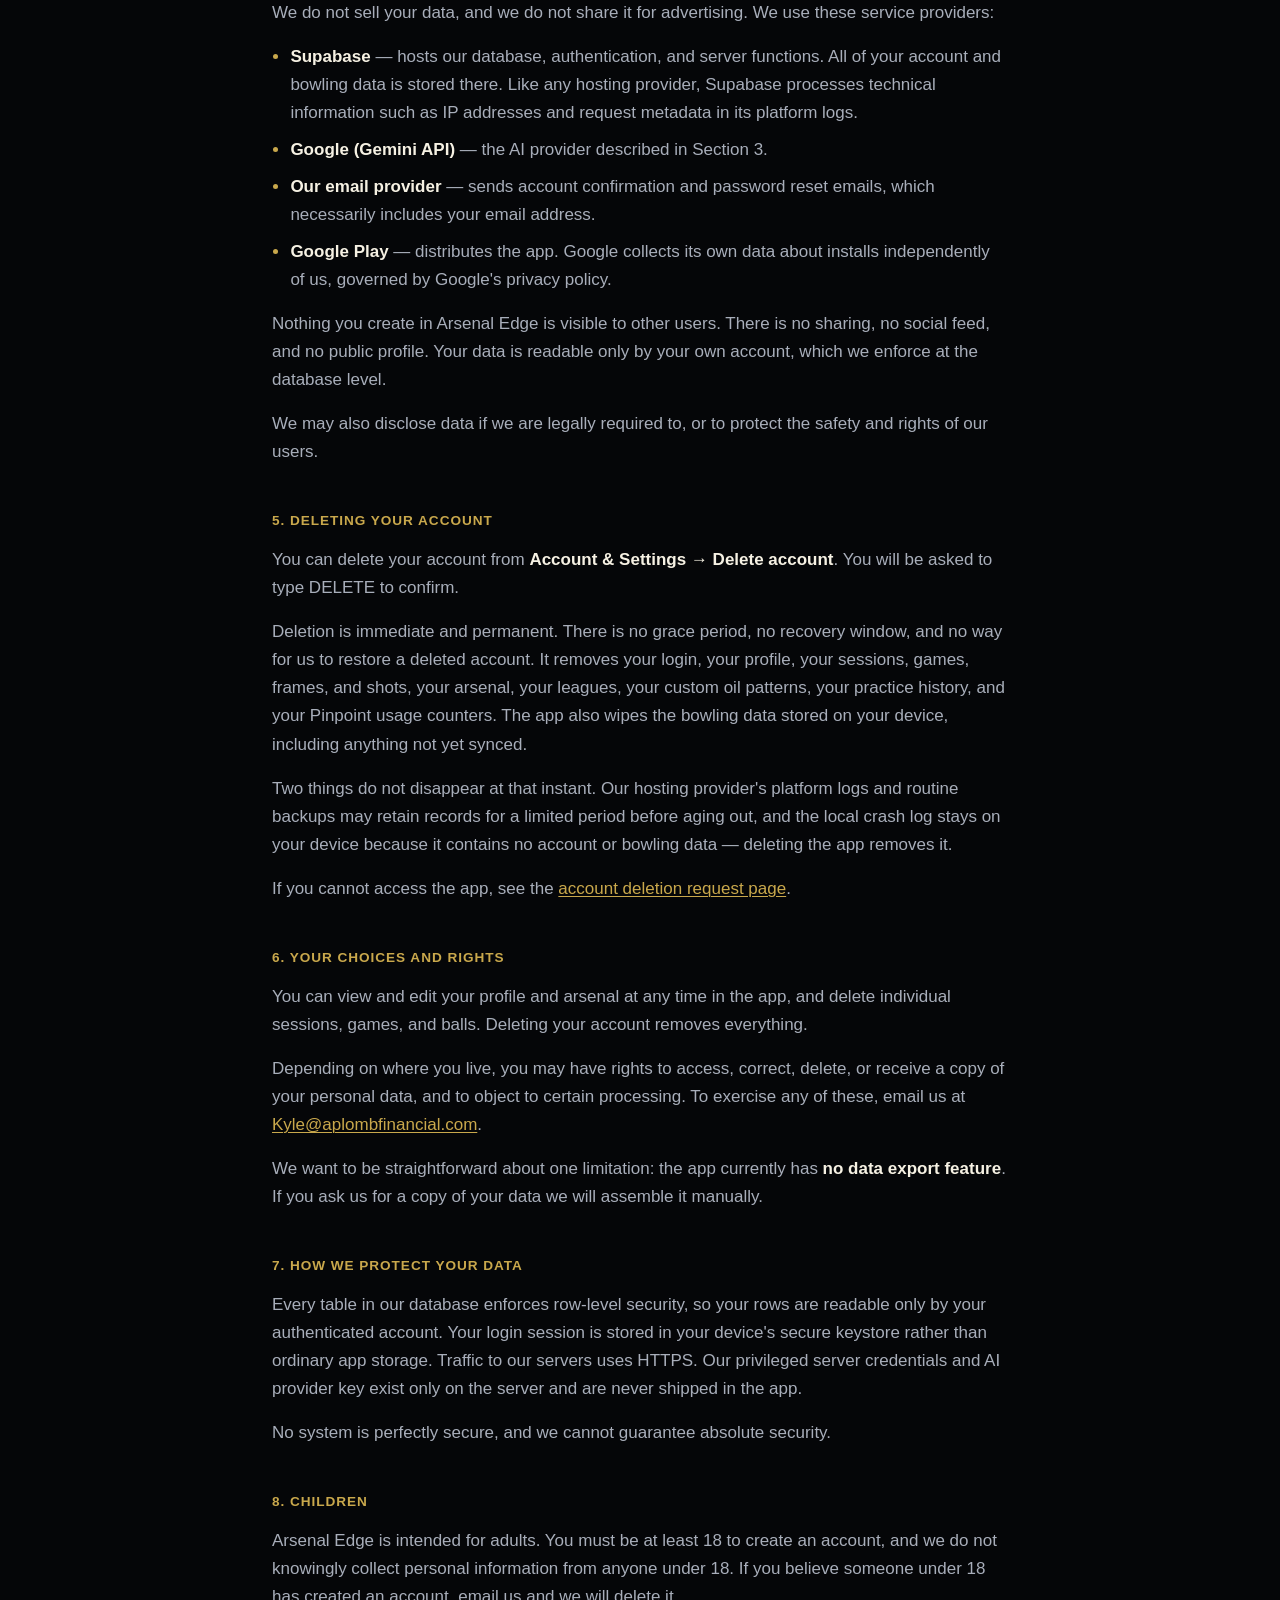
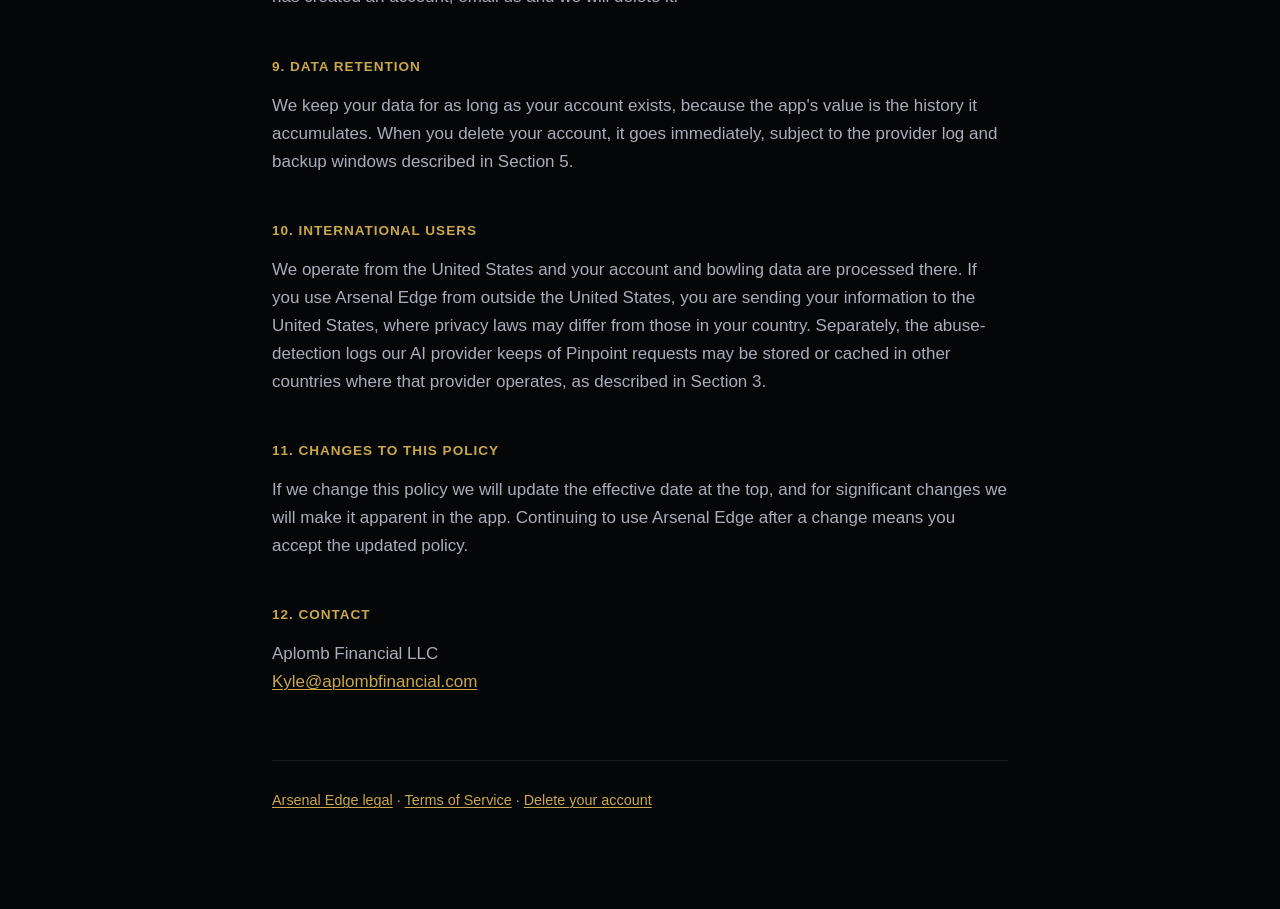
==== commit 02ad6409: "Raise minimum age to 18 Terms now require 18+, and the Privacy Policy's Children section restates it" ====
--- a/privacy.html
+++ b/privacy.html
@@ -200,10 +200,9 @@
 
 <h2>8. Children</h2>
 
-<p>Arsenal Edge is not intended for children under 13, and you must be at least 13 to
-create an account. We do not knowingly collect personal information from children under
-13. If you believe a child under 13 has given us personal information, email us and we
-will delete the account.</p>
+<p>Arsenal Edge is intended for adults. You must be at least 18 to create an account, and
+we do not knowingly collect personal information from anyone under 18. If you believe
+someone under 18 has created an account, email us and we will delete it.</p>
 
 <h2>9. Data retention</h2>
 
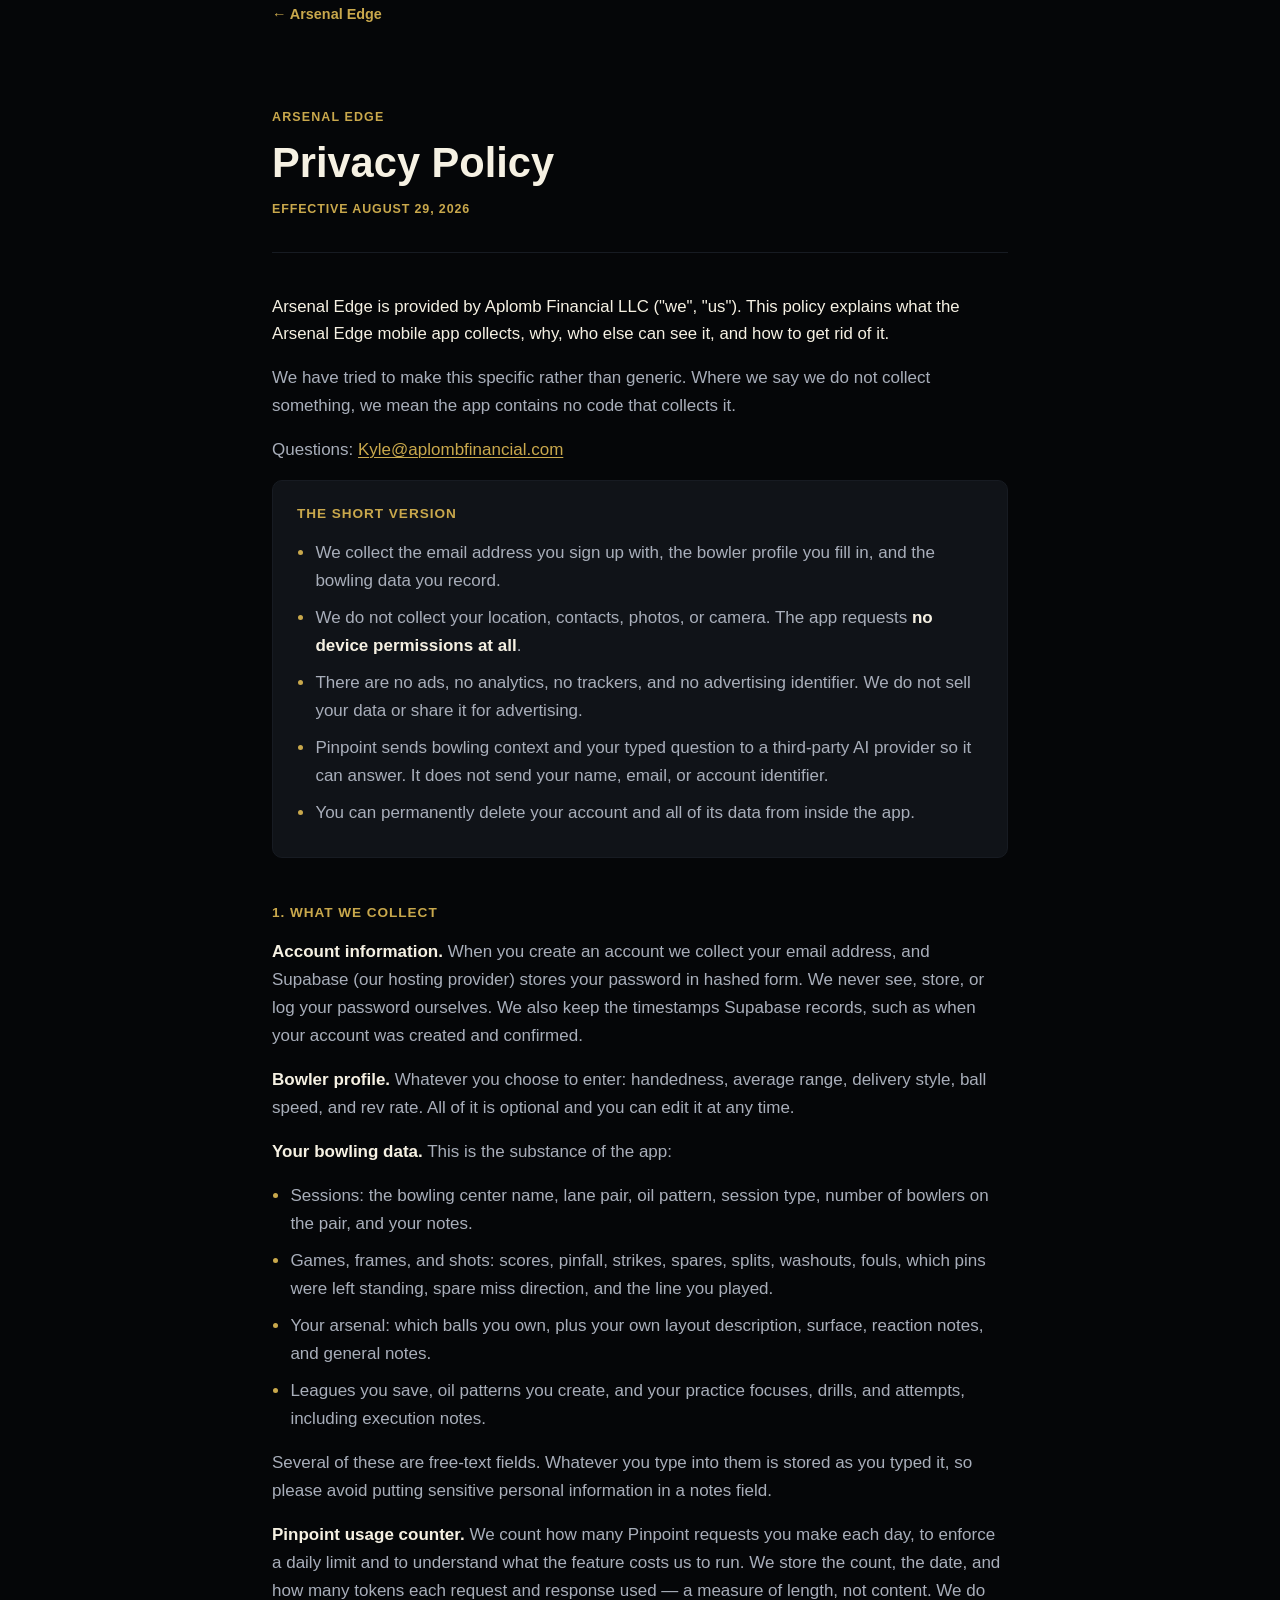
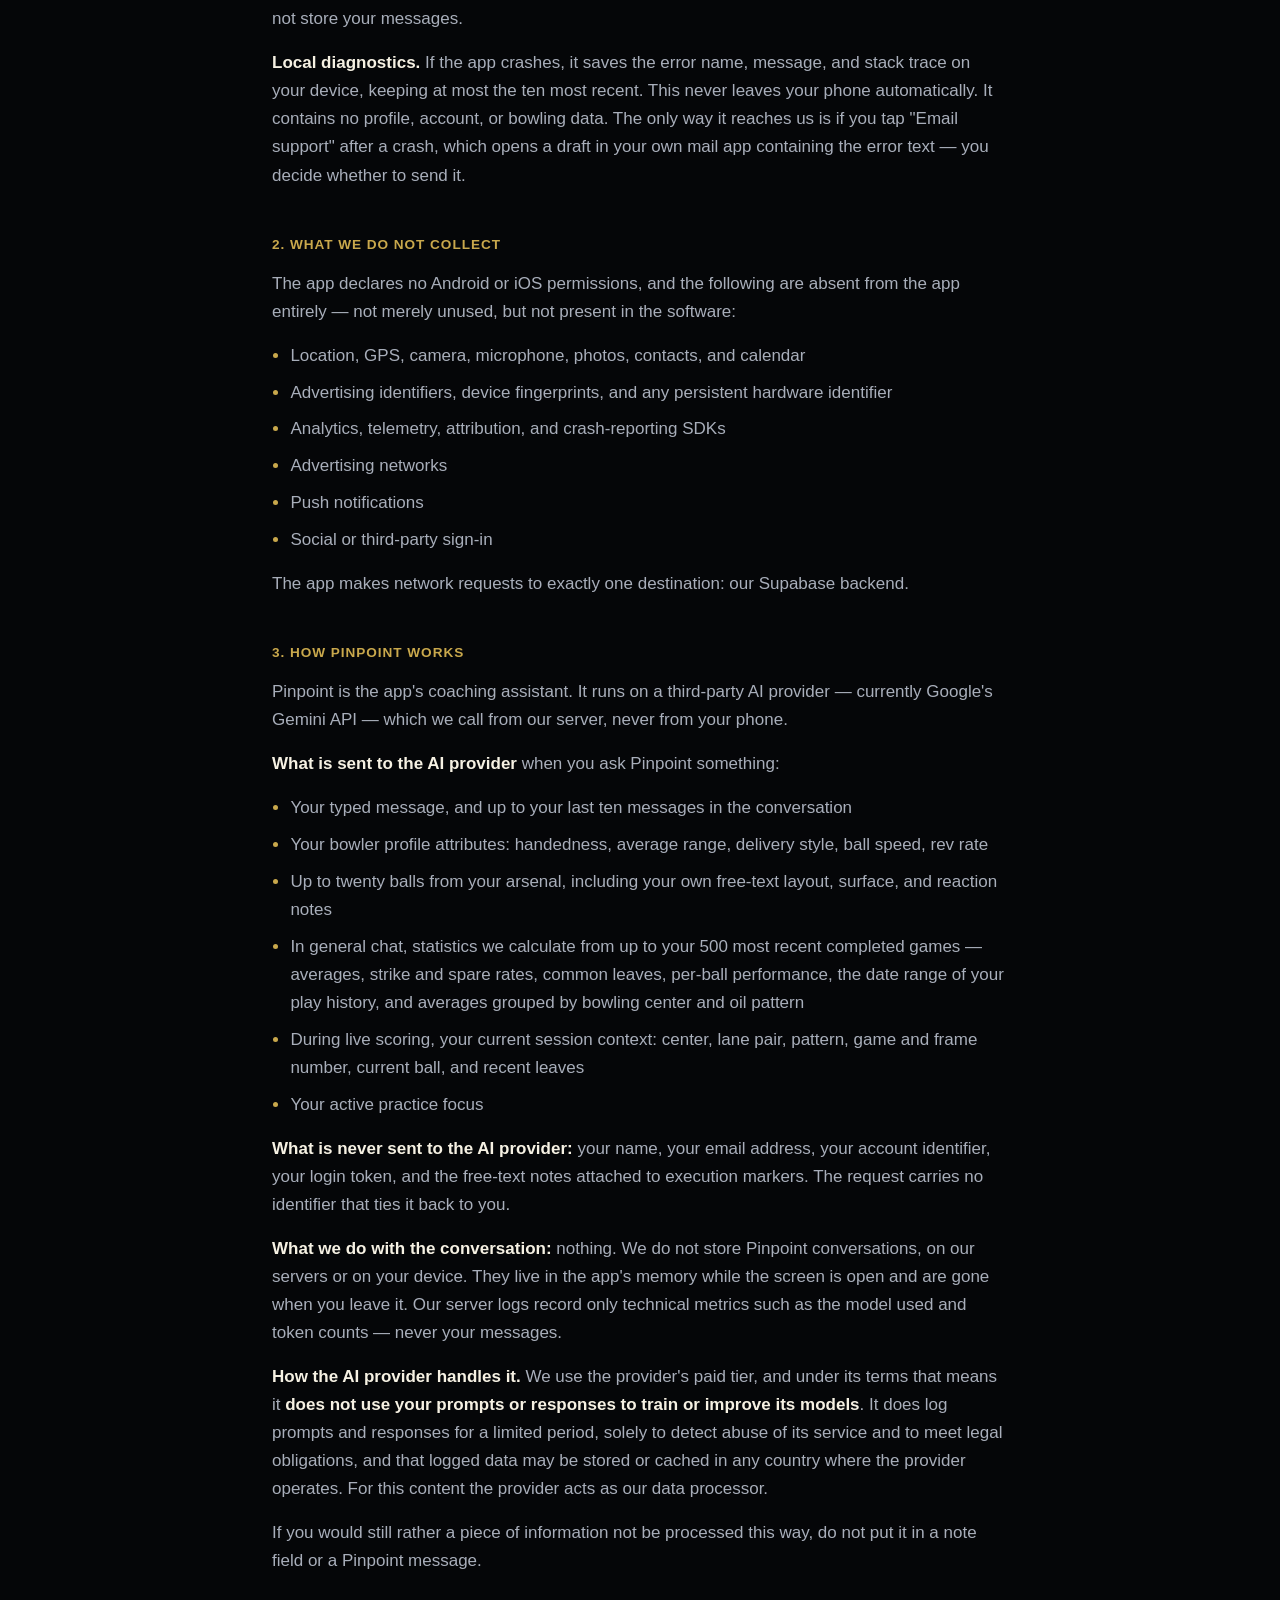
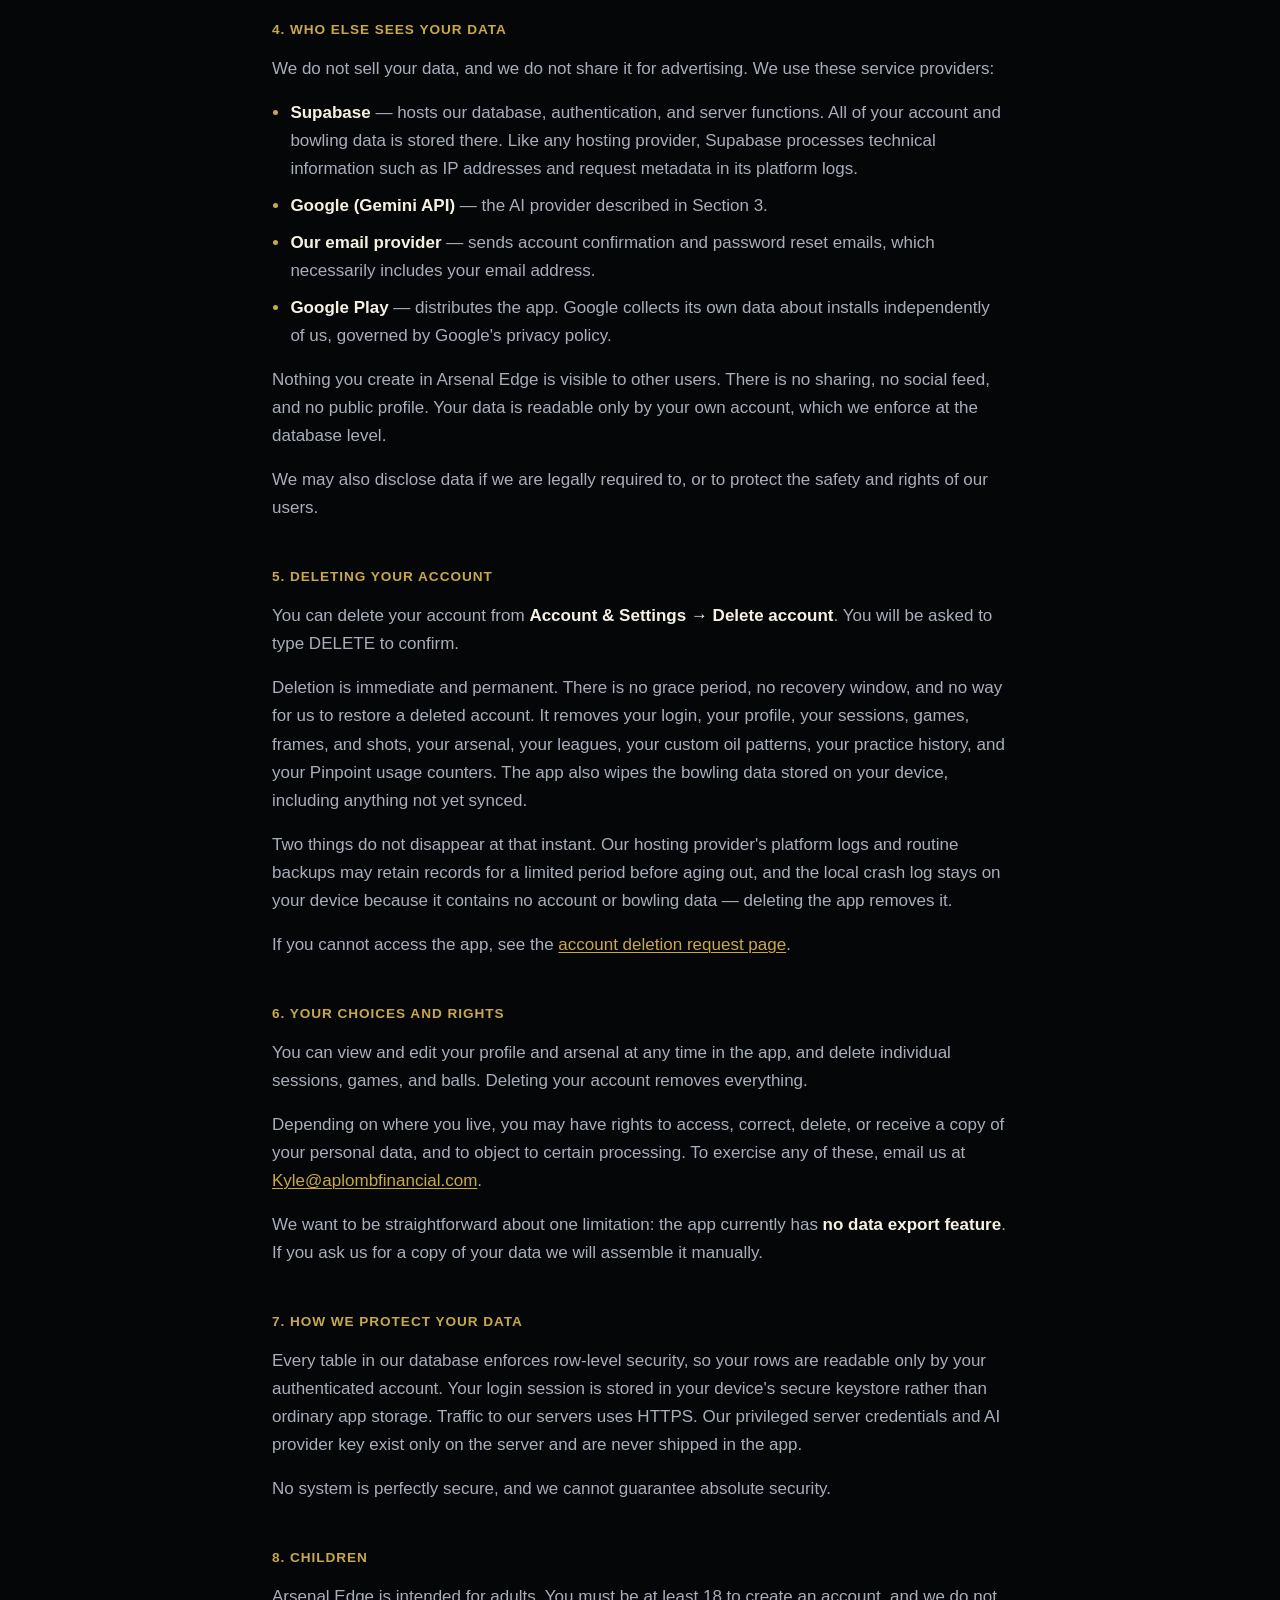
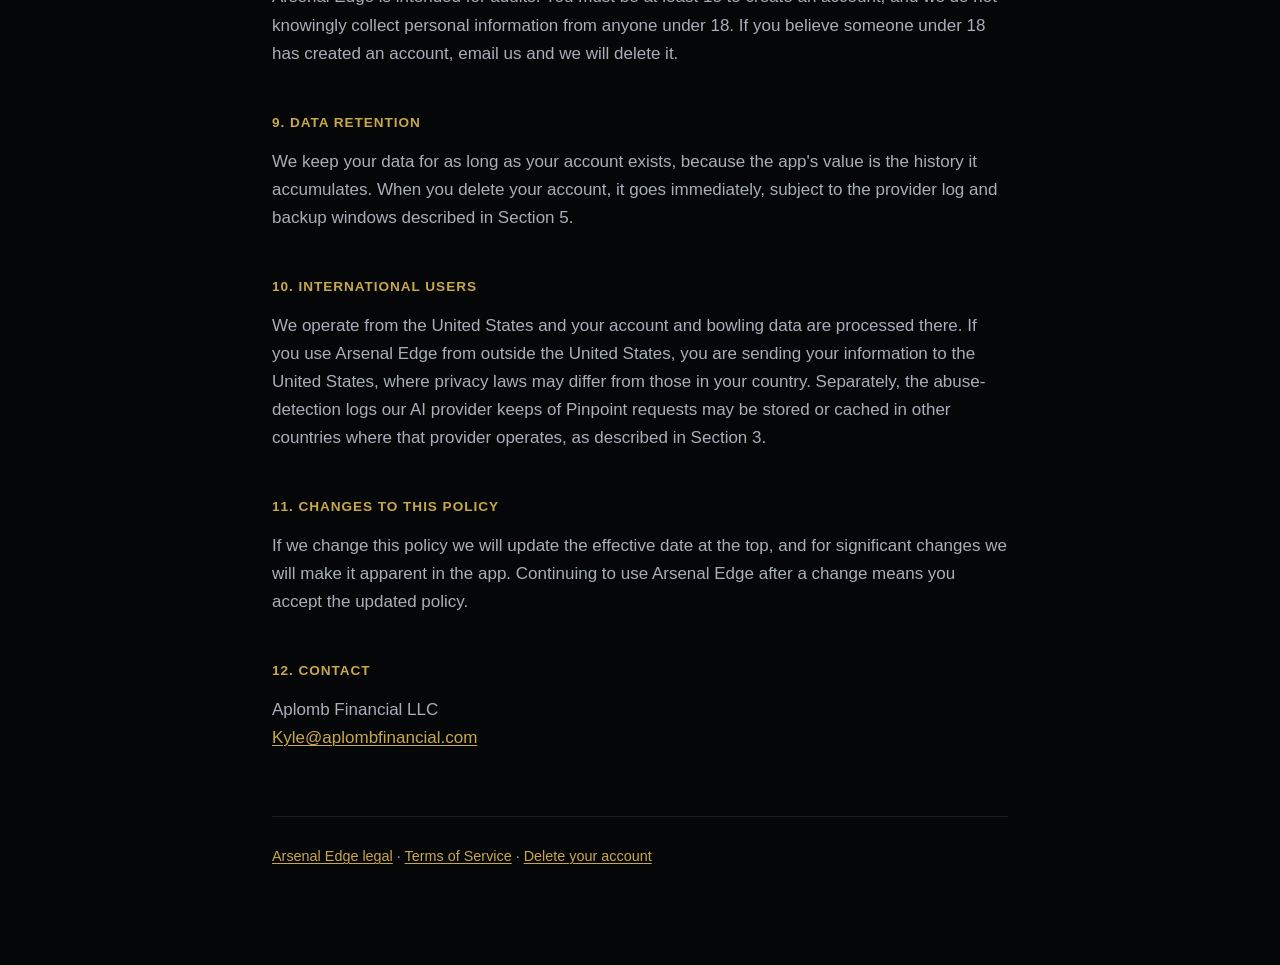
==== commit eb9e7e9e: "Disclose per-user token accounting The Pinpoint usage counter now records token counts alongside the" ====
--- a/privacy.html
+++ b/privacy.html
@@ -69,8 +69,9 @@
 typed it, so please avoid putting sensitive personal information in a notes field.</p>
 
 <p><strong>Pinpoint usage counter.</strong> We count how many Pinpoint requests you make
-each day, to enforce a daily limit. We store the count and the date. We do not store your
-messages.</p>
+each day, to enforce a daily limit and to understand what the feature costs us to run. We
+store the count, the date, and how many tokens each request and response used &mdash; a
+measure of length, not content. We do not store your messages.</p>
 
 <p><strong>Local diagnostics.</strong> If the app crashes, it saves the error name,
 message, and stack trace on your device, keeping at most the ten most recent. This never
